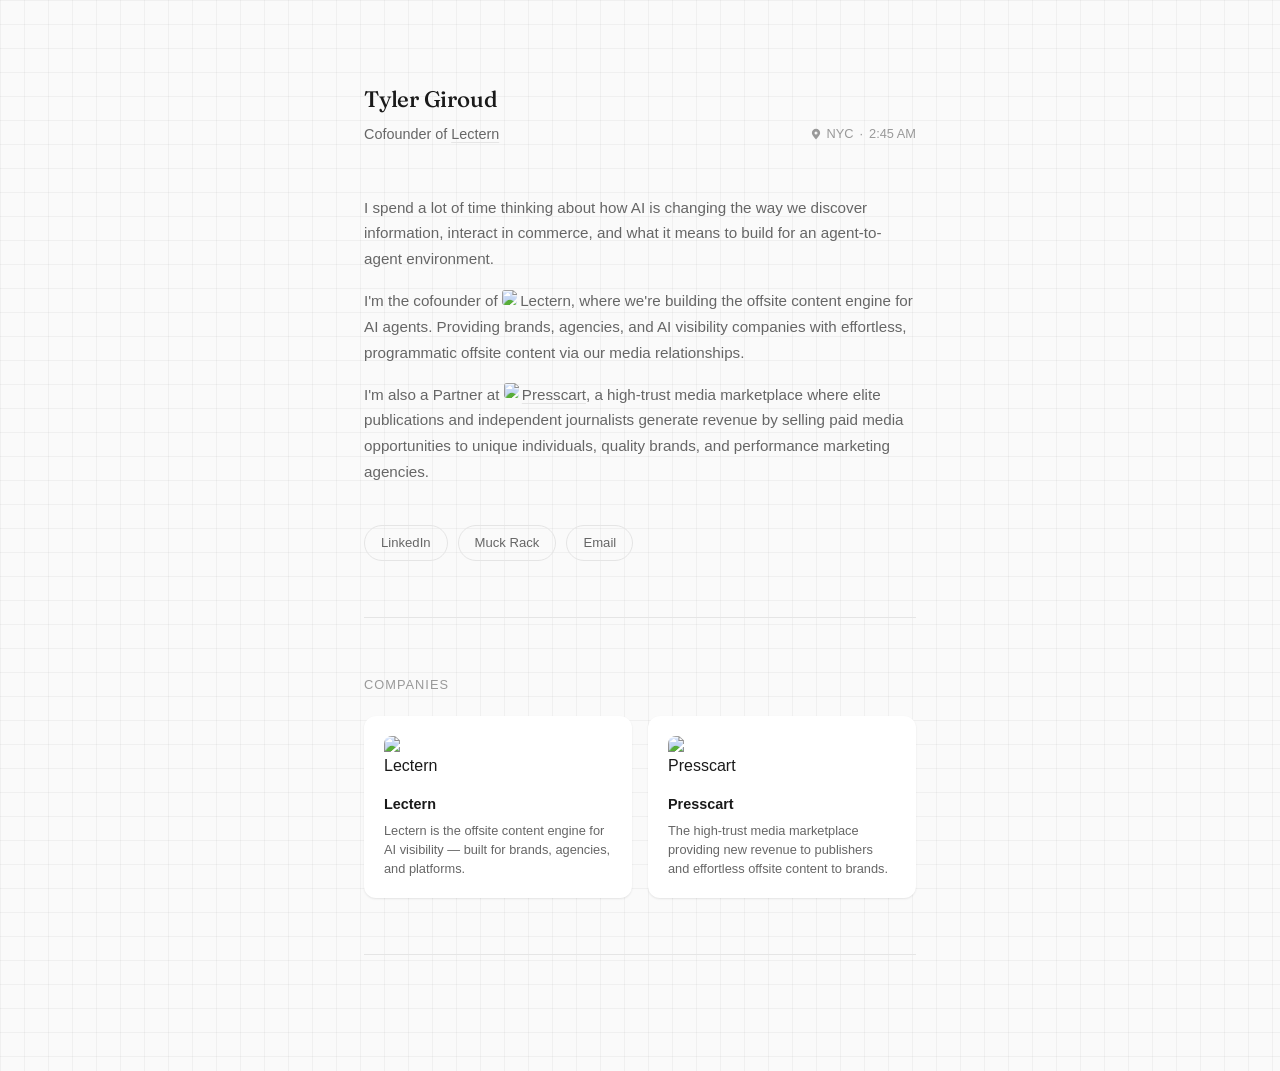
==== index.html @ 0d5fa3c3 "Move site to tylergiroud.com; remove footers and probability branding - CNAME and all absolute URLs " ====
<!DOCTYPE html>
<html lang="en">
<head>
    <meta charset="UTF-8">
    <meta name="viewport" content="width=device-width, initial-scale=1.0">
    <title>Tyler Giroud</title>
    <meta name="description" content="Tyler Giroud is the cofounder of Lectern, building at the intersection of media relationships and AI agents, and a Partner at Presscart, a media marketplace empowering publishers and brands. Based in New York City.">
    <meta name="author" content="Tyler Giroud">

    <!-- Open Graph -->
    <meta property="og:title" content="Tyler Giroud">
    <meta property="og:description" content="Cofounder of Lectern. Partner at Presscart.">
    <meta property="og:type" content="website">
    <meta property="og:url" content="https://tylergiroud.com">

    <!-- Favicon -->
    <link rel="icon" type="image/png" sizes="32x32" href="favicon-32.png">
    <link rel="apple-touch-icon" sizes="180x180" href="apple-touch-icon.png">

    <!-- Structured Data -->
    <script type="application/ld+json">
    {
        "@context": "https://schema.org",
        "@type": "Person",
        "name": "Tyler Giroud",
        "url": "https://tylergiroud.com",
        "jobTitle": "Cofounder",
        "description": "Tyler Giroud builds at the intersection of media relationships and AI agents. He is the cofounder of Lectern, an offsite content engine for AI visibility, and a Partner at Presscart, a high-trust media marketplace. Based in New York City, he writes about AI search, agent-to-agent commerce, and the future of communications technology.",
        "address": {
            "@type": "PostalAddress",
            "addressLocality": "New York",
            "addressRegion": "NY",
            "addressCountry": "US"
        },
        "sameAs": [
            "https://www.linkedin.com/in/tylergiroud",
            "https://muckrack.com/tyler-giroud"
        ],
        "worksFor": [
            {
                "@type": "Organization",
                "name": "Lectern",
                "url": "https://trylectern.com",
                "description": "Lectern sits at the intersection of media relationships and AI agents, making it effortless for brands and platforms to show up where AI models are looking."
            },
            {
                "@type": "Organization",
                "name": "Presscart",
                "url": "https://presscart.com",
                "description": "Presscart empowers elite publications and independent journalists to generate revenue by offering paid media opportunities to brands, agencies, and individuals."
            }
        ],
        "knowsAbout": [
            "AI search optimization",
            "AI visibility",
            "Agent-to-agent commerce",
            "AI agents and media relationships",
            "Brand discovery in AI models",
            "Media marketplaces",
            "Offsite content strategy",
            "Communications technology",
            "Startup building",
            "Digital media",
            "Independent journalism",
            "ChatGPT brand recommendations",
            "Generative AI for marketing"
        ]
    }
    </script>

    <link rel="preconnect" href="https://fonts.googleapis.com">
    <link rel="preconnect" href="https://fonts.gstatic.com" crossorigin>
    <link href="https://fonts.googleapis.com/css2?family=Fraunces:ital,opsz,wght@0,9..144,300;0,9..144,400;0,9..144,500;0,9..144,600;1,9..144,300;1,9..144,400&display=swap" rel="stylesheet">
    <link rel="stylesheet" href="style.css">
</head>
<body>
    <main>
        <header>
            <h1>Tyler Giroud</h1>
            <div class="tagline-row">
                <p class="tagline">Cofounder of <a href="https://trylectern.com" target="_blank" rel="noopener">Lectern</a></p>
                <div class="meta">
                    <span class="meta-item">
                        <svg class="meta-icon" xmlns="http://www.w3.org/2000/svg" viewBox="0 0 16 16" fill="currentColor"><path d="M8 1a5.5 5.5 0 0 0-5.5 5.5c0 3.038 5.5 8.5 5.5 8.5s5.5-5.462 5.5-8.5A5.5 5.5 0 0 0 8 1zm0 7.5a2 2 0 1 1 0-4 2 2 0 0 1 0 4z"/></svg>
                        NYC
                    </span>
                    <span class="meta-divider">·</span>
                    <span class="meta-item">
                        <span id="nyc-time"></span>
                    </span>
                </div>
            </div>
        </header>

        <section class="intro">
            <p>I spend a lot of time thinking about how AI is changing the way we discover information, interact in commerce, and what it means to build for an agent-to-agent environment.</p>
            <p>I'm the cofounder of <a href="https://trylectern.com" target="_blank" rel="noopener" class="inline-logo-link"><img class="inline-logo" src="lectern-icon-dark.png" alt="Lectern">Lectern</a>, where we're building the offsite content engine for AI agents. Providing brands, agencies, and AI visibility companies with effortless, programmatic offsite content via our media relationships.</p>
            <p>I'm also a Partner at <a href="https://presscart.com" target="_blank" rel="noopener" class="inline-logo-link"><img class="inline-logo" src="presscart-icon.png" alt="Presscart">Presscart</a>, a high-trust media marketplace where elite publications and independent journalists generate revenue by selling paid media opportunities to unique individuals, quality brands, and performance marketing agencies.</p>
        </section>

        <section class="links">
            <a href="https://www.linkedin.com/in/tylergiroud" target="_blank" rel="noopener">LinkedIn</a>
            <a href="https://muckrack.com/tyler-giroud" target="_blank" rel="noopener">Muck Rack</a>
            <a href="mailto:tyler@presscart.com">Email</a>
        </section>

        <section class="companies">
            <h2>Companies</h2>
            <div class="cards">
                <a href="https://trylectern.com" target="_blank" rel="noopener" class="card">
                    <div class="card-icon">
                        <img src="lectern-icon-dark.png" alt="Lectern" />
                    </div>
                    <div class="card-text">
                        <h3>Lectern</h3>
                        <p>Lectern is the offsite content engine for AI visibility — built for brands, agencies, and platforms.</p>
                    </div>
                </a>
                <a href="https://presscart.com" target="_blank" rel="noopener" class="card">
                    <div class="card-icon">
                        <img src="presscart-icon.png" alt="Presscart" />
                    </div>
                    <div class="card-text">
                        <h3>Presscart</h3>
                        <p>The high-trust media marketplace providing new revenue to publishers and effortless offsite content to brands.</p>
                    </div>
                </a>
            </div>
        </section>

        <!-- Notes section — uncomment when ready to publish
        <section class="notes">
            <h2>Notes</h2>
            <ul>
                <li>
                    <span class="date">2026</span>
                    <a href="notes/building-lectern.html">Building Lectern</a>
                </li>
                <li>
                    <span class="date">2026</span>
                    <a href="notes/the-state-of-ai-search.html">The State of AI Search</a>
                </li>
                <li>
                    <span class="date">2026</span>
                    <a href="notes/welcome.html">Welcome</a>
                </li>
            </ul>
        </section>
        -->

    </main>
    <script>
        function updateTime() {
            const el = document.getElementById('nyc-time');
            if (el) {
                el.textContent = new Date().toLocaleTimeString('en-US', {
                    timeZone: 'America/New_York',
                    hour: 'numeric',
                    minute: '2-digit',
                    hour12: true
                });
            }
        }
        updateTime();
        setInterval(updateTime, 30000);
    </script>
</body>
</html>
---- style.css ----
/* === Reset & Base === */
*, *::before, *::after {
    margin: 0;
    padding: 0;
    box-sizing: border-box;
}

:root {
    --text: #1a1a1a;
    --text-secondary: #666;
    --text-tertiary: #999;
    --bg: #fafafa;
    --link: #1a1a1a;
    --link-hover: #555;
    --border: #e5e5e5;
    --font-body: "Helvetica Neue", Helvetica, Arial, sans-serif;
    --font-display: "Fraunces", Georgia, serif;
}

html {
    font-size: 16px;
    color-scheme: light dark;
    -webkit-font-smoothing: antialiased;
    -moz-osx-font-smoothing: grayscale;
}

body {
    font-family: var(--font-body);
    color: var(--text);
    background-color: var(--bg);
    background-image:
        linear-gradient(rgba(0, 0, 0, 0.04) 1px, transparent 1px),
        linear-gradient(90deg, rgba(0, 0, 0, 0.04) 1px, transparent 1px);
    background-size: 24px 24px;
    line-height: 1.7;
}

/* === Layout === */
main {
    max-width: 600px;
    margin: 0 auto;
    padding: 80px 24px 60px;
}

/* === Header === */
header {
    margin-bottom: 48px;
}

h1 {
    font-family: var(--font-display);
    font-size: 1.4rem;
    font-weight: 500;
    letter-spacing: -0.01em;
    margin-bottom: 4px;
}

.tagline {
    color: var(--text-secondary);
    font-size: 0.9rem;
}

.tagline a {
    color: var(--text-secondary);
    text-decoration: underline;
    text-underline-offset: 3px;
    text-decoration-color: var(--border);
}

.tagline a:hover {
    color: var(--text);
    text-decoration-color: var(--text);
}

/* === Intro === */
.intro {
    margin-bottom: 40px;
}

.intro p {
    font-size: 0.95rem;
    color: var(--text-secondary);
    margin-bottom: 16px;
}

.intro p:last-child {
    margin-bottom: 0;
}

/* === Inline Logo === */
.inline-logo {
    display: inline-block;
    width: 1em;
    height: 1em;
    vertical-align: -0.1em;
    margin-right: 3px;
    border-radius: 3px;
    object-fit: contain;
}

.inline-logo-link {
    color: var(--text-secondary);
    text-decoration: underline;
    text-underline-offset: 3px;
    text-decoration-color: var(--border);
    white-space: nowrap;
}

.inline-logo-link:hover {
    color: var(--text);
    text-decoration-color: var(--text);
}

/* === Tagline Row === */
.tagline-row {
    display: flex;
    align-items: center;
    justify-content: space-between;
}

/* === Meta (location + time) === */
.meta {
    display: flex;
    align-items: center;
    gap: 6px;
}

.meta-item {
    display: flex;
    align-items: center;
    gap: 4px;
    font-size: 0.8rem;
    color: var(--text-tertiary);
}

.meta-divider {
    font-size: 0.8rem;
    color: var(--text-tertiary);
}

.meta-icon {
    width: 12px;
    height: 12px;
    color: var(--text-tertiary);
}

/* === Links === */
.links {
    display: flex;
    flex-wrap: wrap;
    gap: 10px;
    margin-bottom: 56px;
    padding-bottom: 56px;
    border-bottom: 1px solid var(--border);
}

.links a {
    font-size: 0.82rem;
    color: var(--text-secondary);
    text-decoration: none;
    padding: 6px 16px;
    border: 1px solid var(--border);
    border-radius: 20px;
    transition: color 0.15s ease, border-color 0.15s ease, background-color 0.15s ease;
}

.links a:hover {
    color: var(--text);
    border-color: var(--text-tertiary);
    background-color: rgba(0, 0, 0, 0.02);
}

/* === Companies === */
.companies {
    margin-bottom: 56px;
    padding-bottom: 56px;
    border-bottom: 1px solid var(--border);
}

.companies h2 {
    font-size: 0.8rem;
    font-weight: 500;
    text-transform: uppercase;
    letter-spacing: 0.08em;
    color: var(--text-tertiary);
    margin-bottom: 20px;
}

.cards {
    display: grid;
    grid-template-columns: 1fr 1fr;
    gap: 16px;
}

.card {
    display: flex;
    flex-direction: column;
    background: #fff;
    border-radius: 12px;
    padding: 20px;
    text-decoration: none;
    color: var(--text);
    box-shadow: 0 1px 3px rgba(0, 0, 0, 0.04), 0 1px 2px rgba(0, 0, 0, 0.06);
    transition: box-shadow 0.2s ease, transform 0.2s ease;
}

.card:hover {
    box-shadow: 0 4px 12px rgba(0, 0, 0, 0.08), 0 2px 4px rgba(0, 0, 0, 0.06);
    transform: translateY(-1px);
}

.card-icon {
    width: 40px;
    height: 40px;
    margin-bottom: 16px;
}

.card-icon svg,
.card-icon img {
    width: 100%;
    height: 100%;
    border-radius: 8px;
    object-fit: contain;
}

.card-text h3 {
    font-size: 0.9rem;
    font-weight: 600;
    margin-bottom: 4px;
}

.card-text p {
    font-size: 0.8rem;
    color: var(--text-secondary);
    line-height: 1.5;
}

@media (max-width: 480px) {
    .cards {
        grid-template-columns: 1fr;
    }
}

/* === Writing === */
.notes {
    margin-bottom: 80px;
}

.notes h2 {
    font-size: 0.8rem;
    font-weight: 500;
    text-transform: uppercase;
    letter-spacing: 0.08em;
    color: var(--text-tertiary);
    margin-bottom: 20px;
}

.notes ul {
    list-style: none;
}

.notes li {
    display: flex;
    align-items: baseline;
    gap: 16px;
    padding: 8px 0;
}

.notes .date {
    font-size: 0.8rem;
    color: var(--text-tertiary);
    font-variant-numeric: tabular-nums;
    flex-shrink: 0;
    min-width: 36px;
}

.notes li a {
    font-family: var(--font-display);
    font-size: 0.95rem;
    font-weight: 400;
    color: var(--text);
    text-decoration: none;
    transition: color 0.15s ease;
}

.notes li a:hover {
    color: var(--text-secondary);
}

/* === Post Navigation === */
.post-nav {
    display: flex;
    align-items: center;
    justify-content: space-between;
    margin-bottom: 48px;
}

.back-link {
    display: inline-flex;
    align-items: center;
    justify-content: center;
    width: 36px;
    height: 36px;
    border-radius: 50%;
    color: var(--text-tertiary);
    text-decoration: none;
    transition: color 0.15s ease, background-color 0.15s ease;
}

.back-link:hover {
    color: var(--text);
    background-color: rgba(0, 0, 0, 0.04);
}

.copy-link {
    display: inline-flex;
    align-items: center;
    justify-content: center;
    width: 36px;
    height: 36px;
    border-radius: 50%;
    border: none;
    background: none;
    color: var(--text-tertiary);
    cursor: pointer;
    transition: color 0.15s ease, background-color 0.15s ease;
}

.copy-link:hover {
    color: var(--text);
    background-color: rgba(0, 0, 0, 0.04);
}

.copy-link .check-icon {
    display: none;
}

.copy-link.copied .copy-icon {
    display: none;
}

.copy-link.copied .check-icon {
    display: block;
    color: #22c55e;
}

/* === Post === */
.post-header {
    margin-bottom: 40px;
}

.post-title {
    font-family: var(--font-display);
    font-size: 1.6rem;
    font-weight: 500;
    letter-spacing: -0.02em;
    line-height: 1.3;
    margin-bottom: 8px;
}

.post-date {
    display: block;
    font-size: 0.8rem;
    color: var(--text-tertiary);
}

.post-body {
    margin-bottom: 64px;
}

.post-body p {
    font-size: 0.95rem;
    color: var(--text-secondary);
    margin-bottom: 20px;
    line-height: 1.8;
}

.post-body p:last-child {
    margin-bottom: 0;
}

.post-body h2 {
    font-size: 1.05rem;
    font-weight: 600;
    color: var(--text);
    margin-top: 36px;
    margin-bottom: 16px;
}

.post-body h3 {
    font-size: 0.95rem;
    font-weight: 600;
    color: var(--text);
    margin-top: 28px;
    margin-bottom: 12px;
}

.post-body blockquote {
    border-left: 2px solid var(--border);
    padding-left: 20px;
    margin: 24px 0;
}

.post-body blockquote p {
    font-family: var(--font-display);
    font-style: italic;
    color: var(--text-tertiary);
}

.post-body a {
    color: var(--text);
    text-decoration: underline;
    text-underline-offset: 3px;
    text-decoration-color: var(--border);
}

.post-body a:hover {
    text-decoration-color: var(--text);
}

.post-body ul,
.post-body ol {
    margin: 16px 0;
    padding-left: 24px;
}

.post-body li {
    font-size: 0.95rem;
    color: var(--text-secondary);
    line-height: 1.8;
    margin-bottom: 8px;
}

.post-body img {
    max-width: 100%;
    border-radius: 8px;
    margin: 24px 0;
}

/* === Post Pagination === */
.post-pagination {
    display: flex;
    justify-content: space-between;
    align-items: flex-start;
    padding: 32px 0;
    margin-bottom: 40px;
    border-top: 1px solid var(--border);
    border-bottom: 1px solid var(--border);
}

.pagination-link {
    display: flex;
    flex-direction: column;
    gap: 4px;
    text-decoration: none;
    max-width: 45%;
    transition: opacity 0.15s ease;
}

.pagination-link:hover {
    opacity: 0.6;
}

.pagination-prev {
    align-items: flex-start;
}

.pagination-next {
    align-items: flex-end;
    margin-left: auto;
}

.pagination-label {
    font-size: 0.75rem;
    text-transform: uppercase;
    letter-spacing: 0.06em;
    color: var(--text-tertiary);
}

.pagination-title {
    font-family: var(--font-display);
    font-size: 0.95rem;
    font-weight: 400;
    color: var(--text);
}

.pagination-placeholder {
    flex: 1;
}

/* === Responsive === */
@media (max-width: 480px) {
    main {
        padding: 48px 20px 40px;
    }

    .tagline-row {
        flex-direction: column;
        align-items: flex-start;
        gap: 4px;
    }

    .links {
        gap: 8px;
    }

    .links a {
        min-height: 44px;
        display: inline-flex;
        align-items: center;
    }

    .notes li {
        padding: 10px 0;
        min-height: 44px;
    }

    .post-pagination {
        flex-direction: column;
        gap: 24px;
    }

    .pagination-link {
        max-width: 100%;
        padding: 8px 0;
        min-height: 44px;
    }

    .pagination-next {
        align-items: flex-start;
    }
}

/* === Dark Mode === */
@media (prefers-color-scheme: dark) {
    :root {
        --text: #e5e5e5;
        --text-secondary: #a0a0a0;
        --text-tertiary: #666;
        --bg: #141414;
        --link: #e5e5e5;
        --link-hover: #bbb;
        --border: #2a2a2a;
    }

    .card {
        background: #1c1c1c;
        box-shadow: 0 1px 3px rgba(0, 0, 0, 0.2), 0 1px 2px rgba(0, 0, 0, 0.3);
    }

    .card:hover {
        box-shadow: 0 4px 12px rgba(0, 0, 0, 0.3), 0 2px 4px rgba(0, 0, 0, 0.4);
    }

    body {
        background-image:
            linear-gradient(rgba(255, 255, 255, 0.04) 1px, transparent 1px),
            linear-gradient(90deg, rgba(255, 255, 255, 0.04) 1px, transparent 1px);
    }

    .links a:hover {
        background-color: rgba(255, 255, 255, 0.04);
    }

    .back-link:hover,
    .copy-link:hover {
        background-color: rgba(255, 255, 255, 0.06);
    }
}
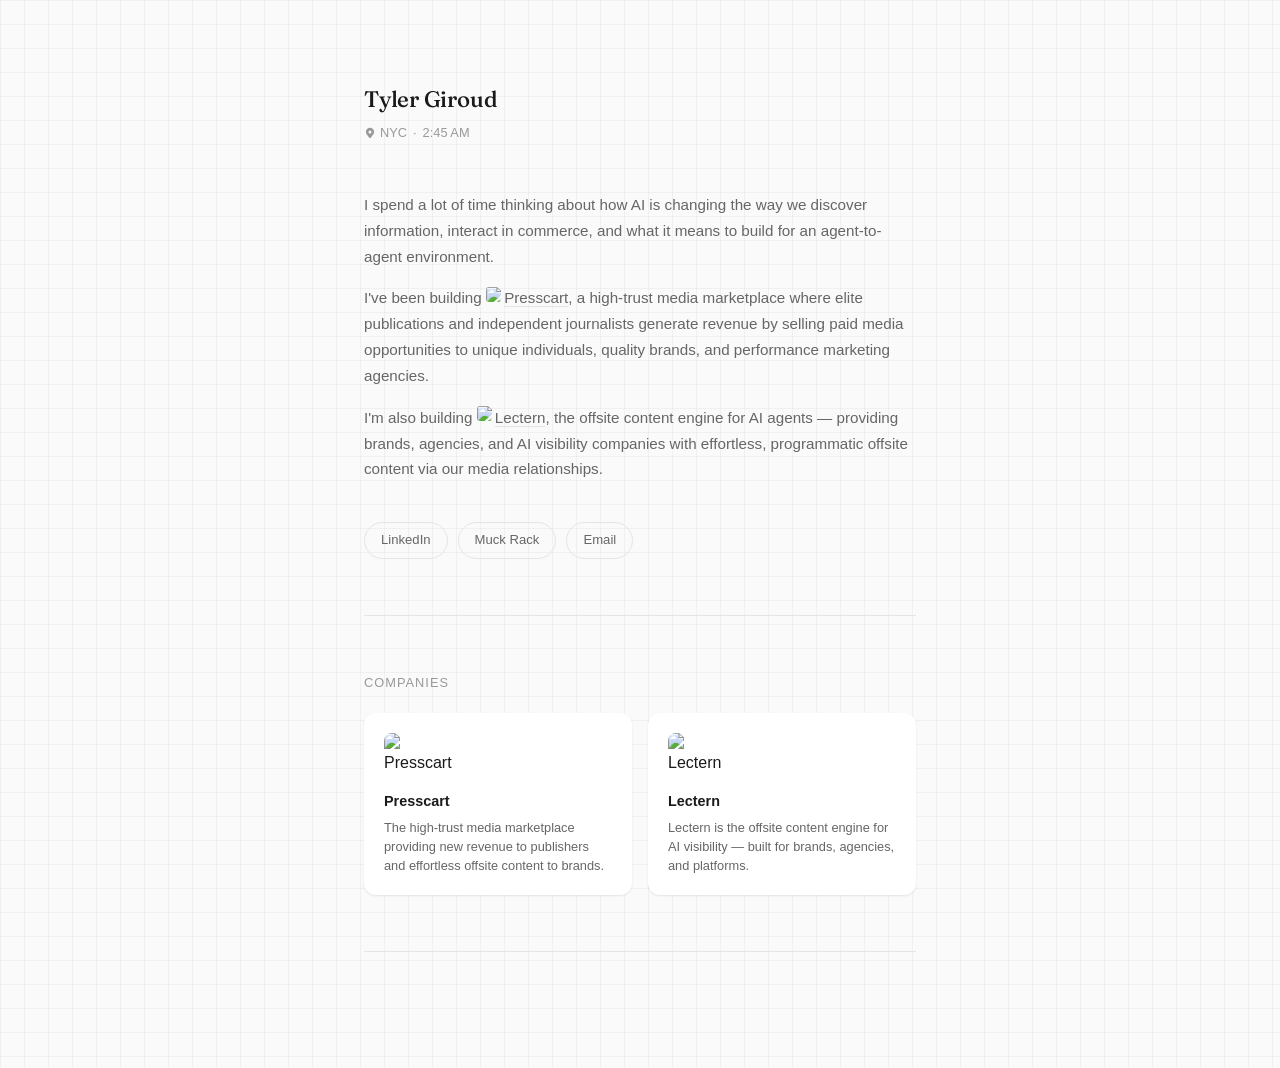
==== commit 370153b0: "Lead with Presscart: new intro copy, card order, remove header tagline Co-Authored-By: Claude Opus 5" ====
--- a/index.html
+++ b/index.html
@@ -4,12 +4,12 @@
     <meta charset="UTF-8">
     <meta name="viewport" content="width=device-width, initial-scale=1.0">
     <title>Tyler Giroud</title>
-    <meta name="description" content="Tyler Giroud is the cofounder of Lectern, building at the intersection of media relationships and AI agents, and a Partner at Presscart, a media marketplace empowering publishers and brands. Based in New York City.">
+    <meta name="description" content="Tyler Giroud is building Presscart, a high-trust media marketplace empowering publishers and brands, and Lectern, the offsite content engine for AI visibility. Based in New York City.">
     <meta name="author" content="Tyler Giroud">
 
     <!-- Open Graph -->
     <meta property="og:title" content="Tyler Giroud">
-    <meta property="og:description" content="Cofounder of Lectern. Partner at Presscart.">
+    <meta property="og:description" content="Building Presscart and Lectern.">
     <meta property="og:type" content="website">
     <meta property="og:url" content="https://tylergiroud.com">
 
@@ -25,7 +25,7 @@
         "name": "Tyler Giroud",
         "url": "https://tylergiroud.com",
         "jobTitle": "Cofounder",
-        "description": "Tyler Giroud builds at the intersection of media relationships and AI agents. He is the cofounder of Lectern, an offsite content engine for AI visibility, and a Partner at Presscart, a high-trust media marketplace. Based in New York City, he writes about AI search, agent-to-agent commerce, and the future of communications technology.",
+        "description": "Tyler Giroud builds at the intersection of media relationships and AI agents. He is a Partner at Presscart, a high-trust media marketplace, and the cofounder of Lectern, an offsite content engine for AI visibility. Based in New York City, he writes about AI search, agent-to-agent commerce, and the future of communications technology.",
         "address": {
             "@type": "PostalAddress",
             "addressLocality": "New York",
@@ -39,15 +39,15 @@
         "worksFor": [
             {
                 "@type": "Organization",
+                "name": "Presscart",
+                "url": "https://presscart.com",
+                "description": "Presscart empowers elite publications and independent journalists to generate revenue by offering paid media opportunities to brands, agencies, and individuals."
+            },
+            {
+                "@type": "Organization",
                 "name": "Lectern",
                 "url": "https://trylectern.com",
                 "description": "Lectern sits at the intersection of media relationships and AI agents, making it effortless for brands and platforms to show up where AI models are looking."
-            },
-            {
-                "@type": "Organization",
-                "name": "Presscart",
-                "url": "https://presscart.com",
-                "description": "Presscart empowers elite publications and independent journalists to generate revenue by offering paid media opportunities to brands, agencies, and individuals."
             }
         ],
         "knowsAbout": [
@@ -78,7 +78,6 @@
         <header>
             <h1>Tyler Giroud</h1>
             <div class="tagline-row">
-                <p class="tagline">Cofounder of <a href="https://trylectern.com" target="_blank" rel="noopener">Lectern</a></p>
                 <div class="meta">
                     <span class="meta-item">
                         <svg class="meta-icon" xmlns="http://www.w3.org/2000/svg" viewBox="0 0 16 16" fill="currentColor"><path d="M8 1a5.5 5.5 0 0 0-5.5 5.5c0 3.038 5.5 8.5 5.5 8.5s5.5-5.462 5.5-8.5A5.5 5.5 0 0 0 8 1zm0 7.5a2 2 0 1 1 0-4 2 2 0 0 1 0 4z"/></svg>
@@ -94,8 +93,8 @@
 
         <section class="intro">
             <p>I spend a lot of time thinking about how AI is changing the way we discover information, interact in commerce, and what it means to build for an agent-to-agent environment.</p>
-            <p>I'm the cofounder of <a href="https://trylectern.com" target="_blank" rel="noopener" class="inline-logo-link"><img class="inline-logo" src="lectern-icon-dark.png" alt="Lectern">Lectern</a>, where we're building the offsite content engine for AI agents. Providing brands, agencies, and AI visibility companies with effortless, programmatic offsite content via our media relationships.</p>
-            <p>I'm also a Partner at <a href="https://presscart.com" target="_blank" rel="noopener" class="inline-logo-link"><img class="inline-logo" src="presscart-icon.png" alt="Presscart">Presscart</a>, a high-trust media marketplace where elite publications and independent journalists generate revenue by selling paid media opportunities to unique individuals, quality brands, and performance marketing agencies.</p>
+            <p>I've been building <a href="https://presscart.com" target="_blank" rel="noopener" class="inline-logo-link"><img class="inline-logo" src="presscart-icon.png" alt="Presscart">Presscart</a>, a high-trust media marketplace where elite publications and independent journalists generate revenue by selling paid media opportunities to unique individuals, quality brands, and performance marketing agencies.</p>
+            <p>I'm also building <a href="https://trylectern.com" target="_blank" rel="noopener" class="inline-logo-link"><img class="inline-logo" src="lectern-icon-dark.png" alt="Lectern">Lectern</a>, the offsite content engine for AI agents — providing brands, agencies, and AI visibility companies with effortless, programmatic offsite content via our media relationships.</p>
         </section>
 
         <section class="links">
@@ -107,6 +106,15 @@
         <section class="companies">
             <h2>Companies</h2>
             <div class="cards">
+                <a href="https://presscart.com" target="_blank" rel="noopener" class="card">
+                    <div class="card-icon">
+                        <img src="presscart-icon.png" alt="Presscart" />
+                    </div>
+                    <div class="card-text">
+                        <h3>Presscart</h3>
+                        <p>The high-trust media marketplace providing new revenue to publishers and effortless offsite content to brands.</p>
+                    </div>
+                </a>
                 <a href="https://trylectern.com" target="_blank" rel="noopener" class="card">
                     <div class="card-icon">
                         <img src="lectern-icon-dark.png" alt="Lectern" />
@@ -114,15 +122,6 @@
                     <div class="card-text">
                         <h3>Lectern</h3>
                         <p>Lectern is the offsite content engine for AI visibility — built for brands, agencies, and platforms.</p>
-                    </div>
-                </a>
-                <a href="https://presscart.com" target="_blank" rel="noopener" class="card">
-                    <div class="card-icon">
-                        <img src="presscart-icon.png" alt="Presscart" />
-                    </div>
-                    <div class="card-text">
-                        <h3>Presscart</h3>
-                        <p>The high-trust media marketplace providing new revenue to publishers and effortless offsite content to brands.</p>
                     </div>
                 </a>
             </div>
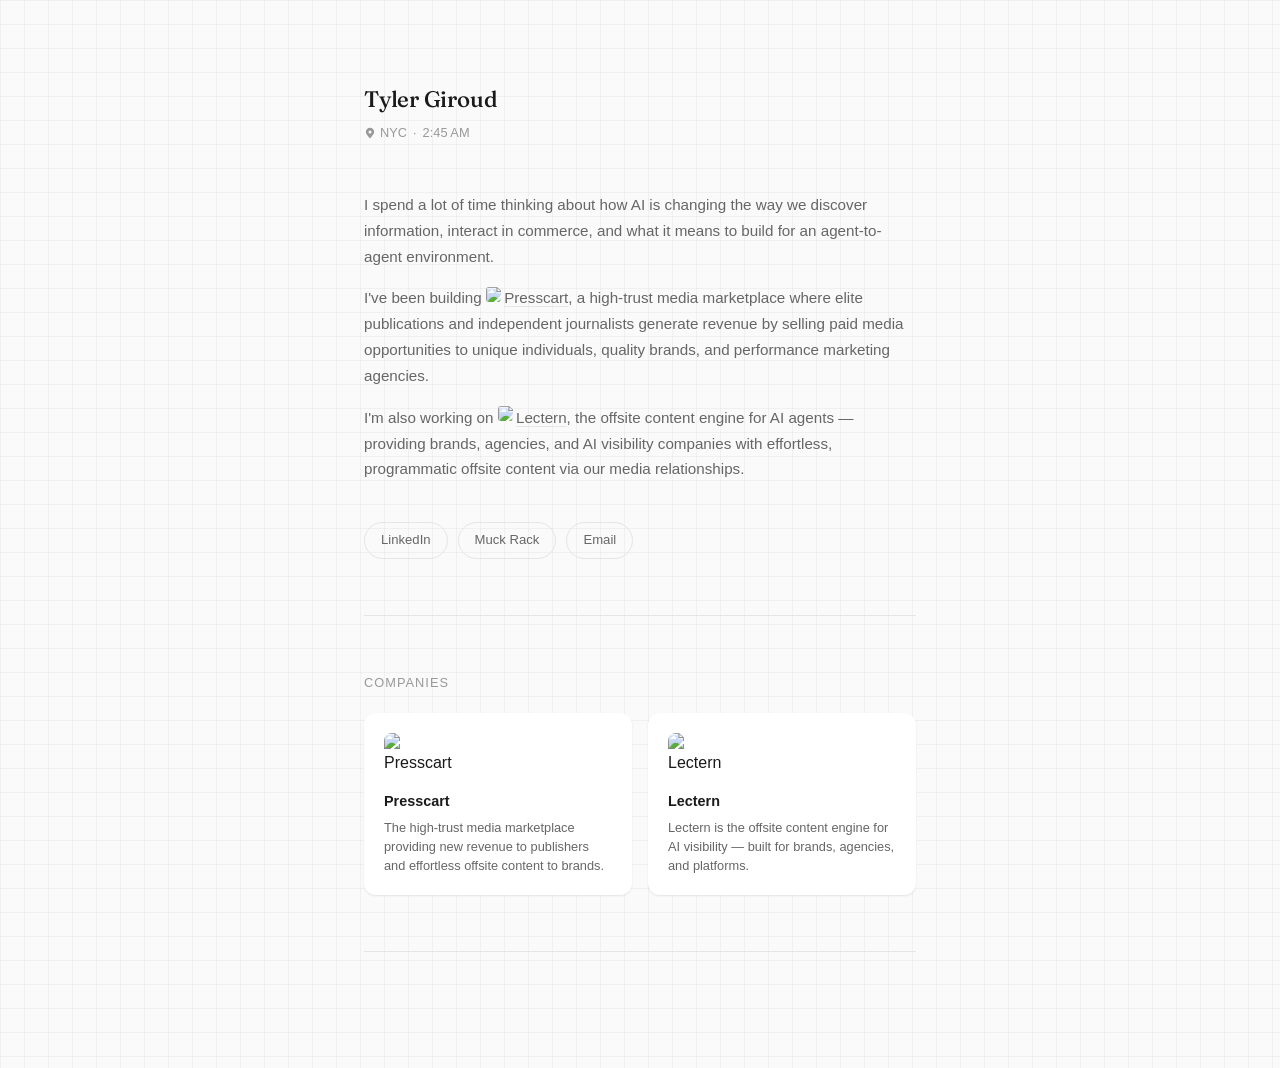
==== commit 12aa07f2: "Intro: 'working on' Lectern Co-Authored-By: Claude Opus 5 <noreply@anthropic.com>" ====
--- a/index.html
+++ b/index.html
@@ -94,7 +94,7 @@
         <section class="intro">
             <p>I spend a lot of time thinking about how AI is changing the way we discover information, interact in commerce, and what it means to build for an agent-to-agent environment.</p>
             <p>I've been building <a href="https://presscart.com" target="_blank" rel="noopener" class="inline-logo-link"><img class="inline-logo" src="presscart-icon.png" alt="Presscart">Presscart</a>, a high-trust media marketplace where elite publications and independent journalists generate revenue by selling paid media opportunities to unique individuals, quality brands, and performance marketing agencies.</p>
-            <p>I'm also building <a href="https://trylectern.com" target="_blank" rel="noopener" class="inline-logo-link"><img class="inline-logo" src="lectern-icon-dark.png" alt="Lectern">Lectern</a>, the offsite content engine for AI agents — providing brands, agencies, and AI visibility companies with effortless, programmatic offsite content via our media relationships.</p>
+            <p>I'm also working on <a href="https://trylectern.com" target="_blank" rel="noopener" class="inline-logo-link"><img class="inline-logo" src="lectern-icon-dark.png" alt="Lectern">Lectern</a>, the offsite content engine for AI agents — providing brands, agencies, and AI visibility companies with effortless, programmatic offsite content via our media relationships.</p>
         </section>
 
         <section class="links">
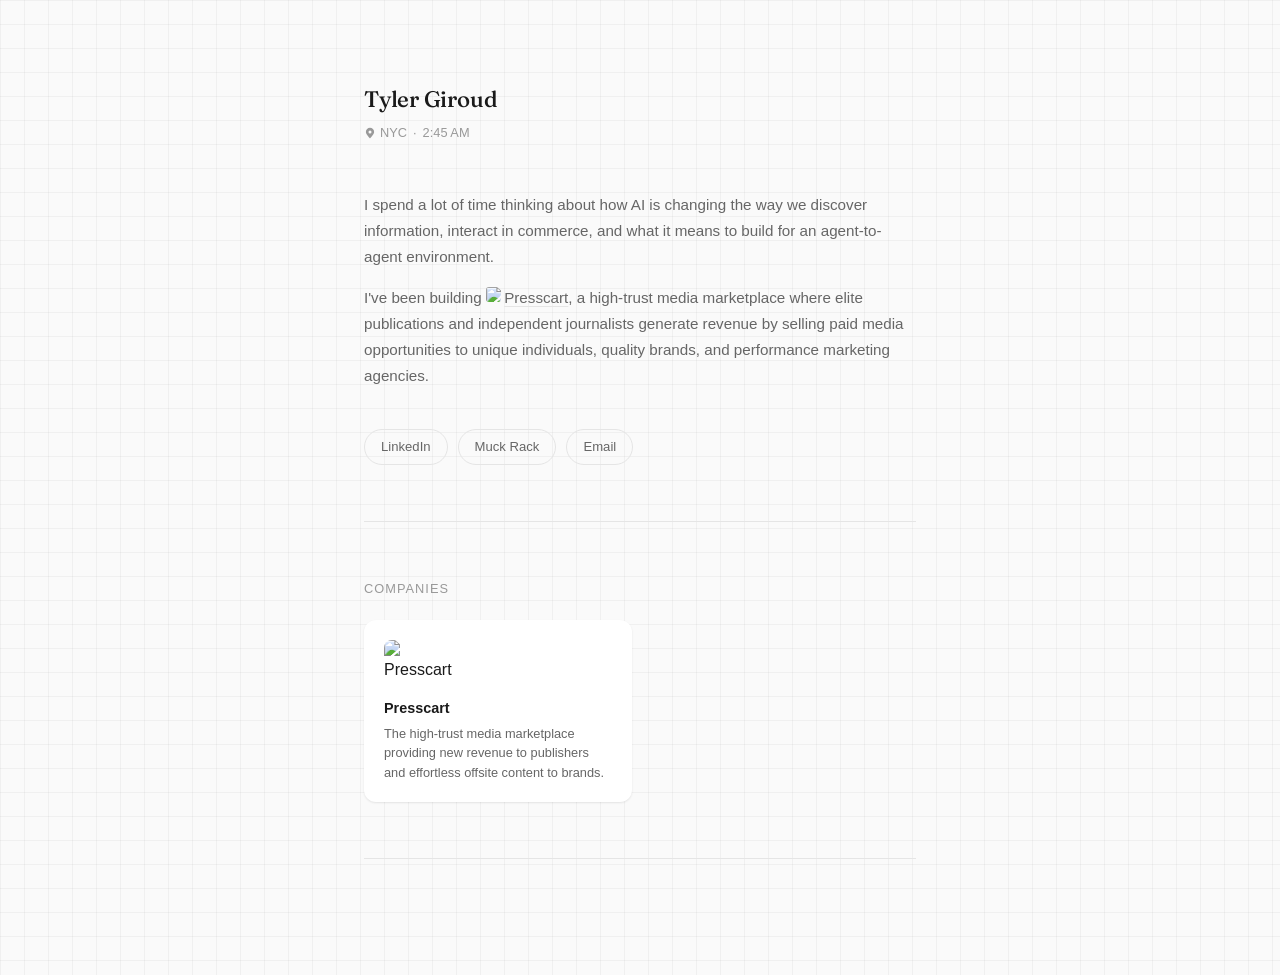
==== commit 73b903b8: "Remove Lectern from the site (archived in tag lectern-archive) Co-Authored-By: Claude Opus 5.5 <nore" ====
--- a/index.html
+++ b/index.html
@@ -4,12 +4,12 @@
     <meta charset="UTF-8">
     <meta name="viewport" content="width=device-width, initial-scale=1.0">
     <title>Tyler Giroud</title>
-    <meta name="description" content="Tyler Giroud is building Presscart, a high-trust media marketplace empowering publishers and brands, and Lectern, the offsite content engine for AI visibility. Based in New York City.">
+    <meta name="description" content="Tyler Giroud is building Presscart, a high-trust media marketplace empowering publishers and brands. Based in New York City.">
     <meta name="author" content="Tyler Giroud">
 
     <!-- Open Graph -->
     <meta property="og:title" content="Tyler Giroud">
-    <meta property="og:description" content="Building Presscart and Lectern.">
+    <meta property="og:description" content="Building Presscart.">
     <meta property="og:type" content="website">
     <meta property="og:url" content="https://tylergiroud.com">
 
@@ -24,8 +24,8 @@
         "@type": "Person",
         "name": "Tyler Giroud",
         "url": "https://tylergiroud.com",
-        "jobTitle": "Cofounder",
-        "description": "Tyler Giroud builds at the intersection of media relationships and AI agents. He is a Partner at Presscart, a high-trust media marketplace, and the cofounder of Lectern, an offsite content engine for AI visibility. Based in New York City, he writes about AI search, agent-to-agent commerce, and the future of communications technology.",
+        "jobTitle": "Partner",
+        "description": "Tyler Giroud builds at the intersection of media relationships and AI agents. He is a Partner at Presscart, a high-trust media marketplace. Based in New York City, he writes about AI search, agent-to-agent commerce, and the future of communications technology.",
         "address": {
             "@type": "PostalAddress",
             "addressLocality": "New York",
@@ -42,12 +42,6 @@
                 "name": "Presscart",
                 "url": "https://presscart.com",
                 "description": "Presscart empowers elite publications and independent journalists to generate revenue by offering paid media opportunities to brands, agencies, and individuals."
-            },
-            {
-                "@type": "Organization",
-                "name": "Lectern",
-                "url": "https://trylectern.com",
-                "description": "Lectern sits at the intersection of media relationships and AI agents, making it effortless for brands and platforms to show up where AI models are looking."
             }
         ],
         "knowsAbout": [
@@ -94,7 +88,6 @@
         <section class="intro">
             <p>I spend a lot of time thinking about how AI is changing the way we discover information, interact in commerce, and what it means to build for an agent-to-agent environment.</p>
             <p>I've been building <a href="https://presscart.com" target="_blank" rel="noopener" class="inline-logo-link"><img class="inline-logo" src="presscart-icon.png" alt="Presscart">Presscart</a>, a high-trust media marketplace where elite publications and independent journalists generate revenue by selling paid media opportunities to unique individuals, quality brands, and performance marketing agencies.</p>
-            <p>I'm also working on <a href="https://trylectern.com" target="_blank" rel="noopener" class="inline-logo-link"><img class="inline-logo" src="lectern-icon-dark.png" alt="Lectern">Lectern</a>, the offsite content engine for AI agents — providing brands, agencies, and AI visibility companies with effortless, programmatic offsite content via our media relationships.</p>
         </section>
 
         <section class="links">
@@ -115,15 +108,6 @@
                         <p>The high-trust media marketplace providing new revenue to publishers and effortless offsite content to brands.</p>
                     </div>
                 </a>
-                <a href="https://trylectern.com" target="_blank" rel="noopener" class="card">
-                    <div class="card-icon">
-                        <img src="lectern-icon-dark.png" alt="Lectern" />
-                    </div>
-                    <div class="card-text">
-                        <h3>Lectern</h3>
-                        <p>Lectern is the offsite content engine for AI visibility — built for brands, agencies, and platforms.</p>
-                    </div>
-                </a>
             </div>
         </section>
 
@@ -131,10 +115,6 @@
         <section class="notes">
             <h2>Notes</h2>
             <ul>
-                <li>
-                    <span class="date">2026</span>
-                    <a href="notes/building-lectern.html">Building Lectern</a>
-                </li>
                 <li>
                     <span class="date">2026</span>
                     <a href="notes/the-state-of-ai-search.html">The State of AI Search</a>
